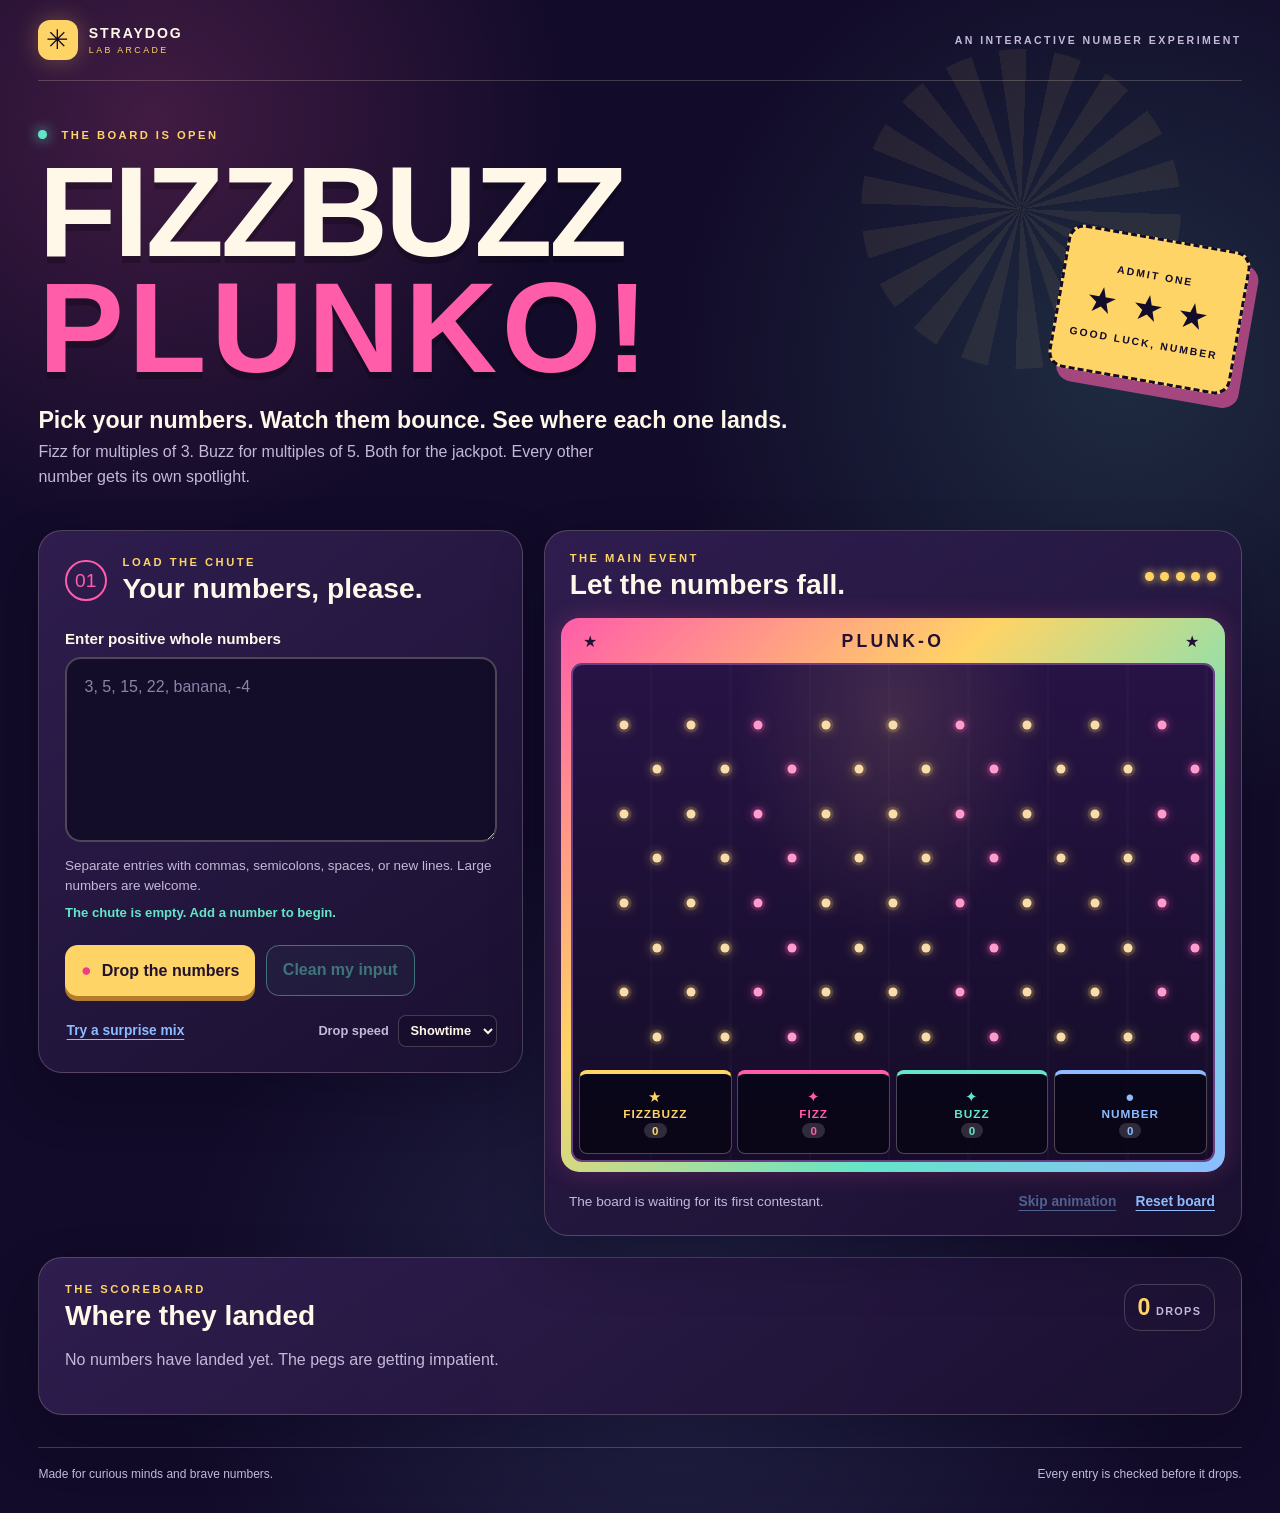
==== testcode/fizzbuzz-plunko/index.html @ 01533d18 "Add standalone FizzBuzz PlunkO resource" ====
<!doctype html>
<html lang="en">
<head>
  <meta charset="utf-8">
  <meta name="viewport" content="width=device-width, initial-scale=1">
  <meta name="theme-color" content="#170d30">
  <meta name="description" content="Drop your own numbers through a playful FizzBuzz PlunkO board.">
  <title>FizzBuzz PlunkO | StrayDog Arcade</title>
  <link rel="stylesheet" href="style.css">
  <script defer src="app.js"></script>
</head>
<body>
  <div class="page-shell">
    <header class="topbar">
      <a class="brand" href="../../index.html" aria-label="Back to the Python Fall 26 learning hub">
        <span class="brand-mark" aria-hidden="true">✳</span>
        <span><strong>STRAYDOG</strong><small>LAB ARCADE</small></span>
      </a>
      <span class="topbar-tag">AN INTERACTIVE NUMBER EXPERIMENT</span>
    </header>

    <main>
      <section class="hero" aria-labelledby="page-title">
        <div class="hero-copy">
          <p class="eyebrow"><span class="live-dot" aria-hidden="true"></span> THE BOARD IS OPEN</p>
          <h1 id="page-title"><span>FizzBuzz</span> <em>PlunkO!</em></h1>
          <p class="hero-lead">Pick your numbers. Watch them bounce. See where each one lands.</p>
          <p class="hero-note">Fizz for multiples of 3. Buzz for multiples of 5. Both for the jackpot. Every other number gets its own spotlight.</p>
        </div>
        <div class="hero-ticket" aria-hidden="true"><span>ADMIT ONE</span><strong>★ ★ ★</strong><small>GOOD LUCK, NUMBER</small></div>
      </section>

      <div class="play-layout">
        <section class="control-card" aria-labelledby="input-title">
          <div class="card-heading"><span class="step-number">01</span><div><p class="section-kicker">LOAD THE CHUTE</p><h2 id="input-title">Your numbers, please.</h2></div></div>
          <form id="number-form" novalidate>
            <label for="numbers-input">Enter positive whole numbers</label>
            <textarea id="numbers-input" rows="6" spellcheck="false" autocapitalize="off" autocomplete="off" placeholder="3, 5, 15, 22, banana, -4"></textarea>
            <p class="input-help">Separate entries with commas, semicolons, spaces, or new lines. Large numbers are welcome.</p>
            <p class="input-meta" id="input-meta">The chute is empty. Add a number to begin.</p>
            <div class="button-row">
              <button class="button button-primary" id="drop-button" type="submit"><span aria-hidden="true">●</span> Drop the numbers</button>
              <button class="button button-clean" id="clean-button" type="button" disabled>Clean my input</button>
            </div>
            <div class="secondary-row">
              <button class="text-button" id="sample-button" type="button">Try a surprise mix</button>
              <label class="speed-control" for="speed-select">Drop speed
                <select id="speed-select"><option value="showtime">Showtime</option><option value="turbo">Turbo</option></select>
              </label>
            </div>
          </form>

          <div class="validation" id="validation" hidden>
            <div class="validation-icon" aria-hidden="true">!</div>
            <div>
              <h3 id="validation-title">Some entries need a second look.</h3>
              <p id="validation-summary" role="alert"></p>
              <ol id="invalid-list" class="invalid-list"></ol>
              <p class="validation-choice"><strong>A.</strong> Use <b>Clean my input</b> to keep digits and remove incompatible characters, then review the result.</p>
              <p class="validation-choice"><strong>B.</strong> Enter only valid whole numbers from <b>1 to infinity... and Beyond!</b></p>
            </div>
          </div>
        </section>

        <section class="stage-card" aria-labelledby="stage-title">
          <div class="stage-heading"><div><p class="section-kicker">THE MAIN EVENT</p><h2 id="stage-title">Let the numbers fall.</h2></div><div class="stage-lights" aria-hidden="true"><i></i><i></i><i></i><i></i><i></i></div></div>
          <div class="board-frame">
            <div class="board-top" aria-hidden="true"><span>★</span><strong>PLUNK-O</strong><span>★</span></div>
            <div class="board" id="board" aria-hidden="true">
              <div class="peg-field" id="peg-field"></div>
              <div class="ball-layer" id="ball-layer"></div>
              <div class="buckets">
                <div class="bucket bucket-fizzbuzz" id="bucket-fizzbuzz"><span class="bucket-star">★</span><strong>FIZZBUZZ</strong><span class="bucket-count" id="bucket-count-fizzbuzz">0</span></div>
                <div class="bucket bucket-fizz" id="bucket-fizz"><span class="bucket-star">✦</span><strong>FIZZ</strong><span class="bucket-count" id="bucket-count-fizz">0</span></div>
                <div class="bucket bucket-buzz" id="bucket-buzz"><span class="bucket-star">✦</span><strong>BUZZ</strong><span class="bucket-count" id="bucket-count-buzz">0</span></div>
                <div class="bucket bucket-number" id="bucket-number"><span class="bucket-star">●</span><strong>NUMBER</strong><span class="bucket-count" id="bucket-count-number">0</span></div>
              </div>
            </div>
          </div>
          <div class="stage-controls"><p class="stage-status" id="stage-status" role="status" aria-live="polite">The board is waiting for its first contestant.</p><div><button class="text-button" id="skip-button" type="button" disabled>Skip animation</button><button class="text-button" id="reset-button" type="button">Reset board</button></div></div>
        </section>
      </div>

      <section class="results-card" aria-labelledby="results-title">
        <div class="results-heading"><div><p class="section-kicker">THE SCOREBOARD</p><h2 id="results-title">Where they landed</h2></div><span class="total-count"><strong id="total-count">0</strong> DROPS</span></div>
        <p class="results-empty" id="results-empty">No numbers have landed yet. The pegs are getting impatient.</p>
        <ol class="result-list" id="result-list" aria-label="FizzBuzz results"></ol>
      </section>
    </main>

    <footer><span>Made for curious minds and brave numbers.</span><span>Every entry is checked before it drops.</span></footer>
  </div>
  <noscript><p class="no-script">JavaScript is needed to run the board. Turn it on, then reload this page.</p></noscript>
</body>
</html>
---- testcode/fizzbuzz-plunko/style.css ----
:root {
  color-scheme: dark;
  --ink: #fff8e9;
  --muted: #c4b9d9;
  --night: #120b29;
  --panel: #21143d;
  --panel-light: #2e1d50;
  --line: rgba(255, 241, 220, .2);
  --pink: #ff5caa;
  --yellow: #ffd466;
  --mint: #64e5c7;
  --blue: #8cbcff;
  --red: #ff7986;
  font-family: "Trebuchet MS", Verdana, sans-serif;
}

* { box-sizing: border-box; }
html { scroll-behavior: smooth; }
body {
  margin: 0;
  color: var(--ink);
  min-width: 320px;
  background:
    radial-gradient(circle at 12% 8%, rgba(255, 92, 170, .2), transparent 26rem),
    radial-gradient(circle at 88% 24%, rgba(100, 229, 199, .15), transparent 29rem),
    radial-gradient(circle at 53% 88%, rgba(140, 188, 255, .13), transparent 32rem),
    var(--night);
}
button, textarea, select { font: inherit; }
button { cursor: pointer; }
button:disabled { cursor: not-allowed; opacity: .46; }
button:focus-visible, select:focus-visible, textarea:focus-visible, a:focus-visible {
  outline: 3px solid var(--yellow);
  outline-offset: 3px;
}
a { color: inherit; }
[hidden] { display: none !important; }

.page-shell { max-width: 1440px; margin: auto; padding: 0 clamp(1rem, 3vw, 3.5rem); }
.topbar { display: flex; justify-content: space-between; align-items: center; gap: 1rem; padding: 1.25rem 0; border-bottom: 1px solid var(--line); }
.brand { display: inline-flex; align-items: center; gap: .65rem; text-decoration: none; letter-spacing: .12em; line-height: 1; }
.brand strong { display: block; font-size: .88rem; }
.brand small { display: block; color: var(--yellow); font-size: .55rem; margin-top: .38rem; letter-spacing: .28em; }
.brand-mark { width: 2.5rem; height: 2.5rem; display: grid; place-items: center; border-radius: .75rem; background: var(--yellow); color: var(--night); font-size: 1.7rem; box-shadow: 0 0 23px rgba(255, 212, 102, .3); }
.topbar-tag { font-size: .66rem; letter-spacing: .23em; font-weight: 800; color: var(--muted); text-align: right; }

.hero { min-height: 285px; display: flex; justify-content: space-between; align-items: center; gap: 2rem; position: relative; padding: 3rem 0 2.5rem; }
.hero:before { content: ""; position: absolute; width: 20rem; height: 20rem; border-radius: 50%; right: 5%; top: -2rem; background: repeating-conic-gradient(from 12deg, rgba(255, 212, 102, .09) 0 10deg, transparent 10deg 20deg); opacity: .8; pointer-events: none; }
.hero-copy { position: relative; z-index: 1; max-width: 760px; }
.eyebrow, .section-kicker { margin: 0 0 .8rem; font-size: .7rem; letter-spacing: .22em; font-weight: 900; color: var(--yellow); }
.live-dot { display: inline-block; width: .55rem; height: .55rem; margin-right: .55rem; border-radius: 50%; background: var(--mint); box-shadow: 0 0 13px var(--mint); }
.hero h1 { margin: 0; font-family: Impact, "Arial Black", sans-serif; font-size: clamp(4.3rem, 10vw, 8.4rem); font-weight: 900; line-height: .91; letter-spacing: -.025em; text-transform: uppercase; text-shadow: 0 7px 0 rgba(0, 0, 0, .22); }
.hero h1 span { display: block; }
.hero h1 em { display: block; color: var(--pink); font-style: normal; letter-spacing: .035em; }
.hero-lead { margin: 1.25rem 0 .4rem; font-size: clamp(1.13rem, 2vw, 1.45rem); font-weight: 800; }
.hero-note { max-width: 610px; margin: 0; color: var(--muted); line-height: 1.55; }
.hero-ticket { position: relative; z-index: 1; flex: 0 0 185px; display: grid; place-items: center; min-height: 145px; padding: 1.5rem .7rem; transform: rotate(10deg); color: var(--night); background: var(--yellow); border: 3px dashed var(--night); border-radius: 1rem; box-shadow: 10px 12px 0 rgba(255, 92, 170, .6); text-align: center; }
.hero-ticket span, .hero-ticket small { font-size: .65rem; font-weight: 900; letter-spacing: .2em; }
.hero-ticket strong { font-size: 1.9rem; letter-spacing: .18em; }

.play-layout { display: grid; grid-template-columns: minmax(310px, .82fr) minmax(0, 1.18fr); gap: 1.3rem; align-items: start; }
.control-card, .stage-card, .results-card { border: 1px solid var(--line); background: linear-gradient(145deg, rgba(48, 30, 80, .96), rgba(27, 17, 49, .97)); border-radius: 1.5rem; box-shadow: 0 24px 55px rgba(5, 3, 22, .24); }
.control-card { padding: clamp(1.25rem, 2vw, 2rem); }
.card-heading, .stage-heading, .results-heading { display: flex; align-items: center; gap: 1rem; }
.card-heading h2, .stage-heading h2, .results-heading h2 { margin: 0; font-size: clamp(1.35rem, 2.2vw, 1.9rem); line-height: 1.1; }
.card-heading .section-kicker, .stage-heading .section-kicker, .results-heading .section-kicker { margin-bottom: .35rem; }
.step-number { flex: 0 0 auto; width: 2.6rem; height: 2.6rem; display: grid; place-items: center; border: 2px solid var(--pink); border-radius: 50%; color: var(--pink); font-family: Impact, sans-serif; font-size: 1.2rem; }
form { margin-top: 1.6rem; }
form > label { display: block; font-weight: 800; font-size: .95rem; margin-bottom: .6rem; }
textarea { width: 100%; min-height: 165px; resize: vertical; padding: 1rem 1.1rem; border-radius: 1rem; border: 2px solid rgba(255, 241, 220, .25); background: #130d29; color: var(--ink); line-height: 1.55; font-size: 1rem; }
textarea::placeholder { color: #8d82a8; }
textarea:focus { border-color: var(--mint); }
.input-help { margin: .65rem 0 .3rem; color: var(--muted); font-size: .84rem; line-height: 1.5; }
.input-meta { min-height: 1.5rem; margin: .5rem 0 1rem; color: var(--mint); font-weight: 800; font-size: .82rem; }
.button-row { display: flex; gap: .65rem; flex-wrap: wrap; }
.button { border: 0; border-radius: .8rem; min-height: 3.2rem; padding: .8rem 1rem; font-weight: 900; transition: transform .15s ease, box-shadow .15s ease, background .15s ease; }
.button:not(:disabled):hover { transform: translateY(-2px); }
.button-primary { background: var(--yellow); color: #21112e; box-shadow: 0 5px 0 #b47b2b; }
.button-primary:not(:disabled):hover { box-shadow: 0 7px 0 #b47b2b; }
.button-primary span { display: inline-block; margin-right: .35rem; color: #ee3b88; font-size: 1.1rem; }
.button-clean { border: 1px solid var(--mint); color: var(--mint); background: rgba(100, 229, 199, .09); }
.button-clean:not(:disabled):hover { background: rgba(100, 229, 199, .2); }
.secondary-row { display: flex; justify-content: space-between; align-items: center; gap: .8rem; margin-top: 1.2rem; }
.text-button { border: 0; background: transparent; padding: .45rem .1rem; color: var(--blue); text-decoration: underline; text-decoration-thickness: 1px; text-underline-offset: 4px; font-size: .86rem; font-weight: 800; }
.text-button:not(:disabled):hover { color: white; }
.speed-control { display: flex; align-items: center; gap: .55rem; color: var(--muted); font-size: .8rem; font-weight: 800; }
select { color: var(--ink); background: #170e2d; border: 1px solid var(--line); border-radius: .5rem; padding: .4rem .5rem; }
.validation { display: grid; grid-template-columns: 2rem 1fr; gap: .8rem; margin-top: 1.5rem; padding: 1rem; border: 2px solid var(--red); border-radius: 1rem; background: rgba(132, 29, 61, .25); box-shadow: 0 0 0 5px rgba(255, 121, 134, .06); }
.validation-icon { width: 1.8rem; height: 1.8rem; display: grid; place-items: center; border-radius: 50%; background: var(--red); color: #3e0a20; font-weight: 900; }
.validation h3 { margin: .1rem 0 .4rem; color: #ffadb1; font-size: 1rem; }
.validation p { margin: .3rem 0; color: #ffd0d2; line-height: 1.45; font-size: .84rem; }
.invalid-list { max-height: 11rem; overflow: auto; margin: .7rem 0 .9rem; padding-left: 1.25rem; }
.invalid-list li { margin: .45rem 0; color: #fff1f1; font-size: .84rem; overflow-wrap: anywhere; }
.invalid-list code { color: white; font-weight: 900; }
.validation .validation-choice { margin-top: .55rem; }
.validation-choice strong { color: var(--yellow); }

.stage-card { overflow: hidden; }
.stage-heading { justify-content: space-between; padding: 1.35rem 1.55rem 1.1rem; }
.stage-lights { display: flex; gap: .42rem; }
.stage-lights i { display: block; width: .55rem; height: .55rem; border-radius: 50%; background: var(--yellow); box-shadow: 0 0 8px var(--yellow); animation: blink 1.3s ease-in-out infinite alternate; }
.stage-lights i:nth-child(2) { animation-delay: .2s; }
.stage-lights i:nth-child(3) { animation-delay: .4s; }
.stage-lights i:nth-child(4) { animation-delay: .6s; }
.stage-lights i:nth-child(5) { animation-delay: .8s; }
.board-frame { margin: 0 1rem; padding: .6rem; border-radius: 1.15rem; background: linear-gradient(135deg, var(--pink), var(--yellow) 36%, var(--mint) 70%, var(--blue)); box-shadow: 0 0 25px rgba(255, 92, 170, .22); }
.board-top { display: flex; justify-content: space-between; align-items: center; height: 2.2rem; padding: 0 .8rem .5rem; color: #241035; font-family: Impact, "Arial Black", sans-serif; letter-spacing: .2em; }
.board-top strong { font-size: 1.1rem; }
.board { position: relative; height: clamp(350px, 39vw, 505px); overflow: hidden; border: 2px solid #6a3f83; border-radius: .7rem; background:
  radial-gradient(ellipse at 50% 10%, rgba(255, 200, 133, .13), transparent 35%),
  repeating-linear-gradient(90deg, transparent 0 12%, rgba(255, 255, 255, .02) 12% 12.4%),
  linear-gradient(180deg, #271345, #180e2e 75%, #170b2a); }
.peg-field, .ball-layer { position: absolute; inset: 0; pointer-events: none; }
.peg { position: absolute; width: 9px; height: 9px; border-radius: 50%; background: #f8ddaa; box-shadow: 0 0 0 3px rgba(255, 212, 102, .15), 0 0 12px rgba(255, 212, 102, .75); transform: translate(-50%, -50%); }
.peg:nth-child(3n) { background: #ff9cce; box-shadow: 0 0 0 3px rgba(255, 92, 170, .14), 0 0 11px rgba(255, 92, 170, .7); }
.ball { position: absolute; top: 0; left: 0; width: 38px; height: 38px; display: grid; place-items: center; border: 3px solid white; border-radius: 50%; color: #180d29; font-weight: 900; font-size: .68rem; text-shadow: none; box-shadow: 0 5px 13px rgba(0, 0, 0, .48), inset 0 -5px 0 rgba(0, 0, 0, .16), 0 0 24px currentColor; white-space: nowrap; }
.ball-fizzbuzz { background: var(--yellow); }
.ball-fizz { background: var(--pink); }
.ball-buzz { background: var(--mint); }
.ball-number { background: var(--blue); }
.buckets { position: absolute; left: .4rem; right: .4rem; bottom: .4rem; display: grid; grid-template-columns: repeat(4, minmax(0, 1fr)); gap: .35rem; height: 84px; }
.bucket { display: flex; flex-direction: column; justify-content: center; align-items: center; gap: .16rem; border: 1px solid rgba(255, 255, 255, .27); border-top: 4px solid currentColor; border-radius: .5rem; background: rgba(8, 6, 21, .82); text-align: center; font-size: clamp(.52rem, 1.1vw, .74rem); letter-spacing: .08em; overflow: hidden; }
.bucket-star { font-size: .95rem; line-height: 1; }
.bucket-count { display: block; min-width: 1.4rem; padding: .08rem .3rem; border-radius: 1rem; background: rgba(255, 255, 255, .15); color: inherit; font-size: .72rem; font-weight: 900; letter-spacing: 0; }
.bucket-fizzbuzz { color: var(--yellow); }
.bucket-fizz { color: var(--pink); }
.bucket-buzz { color: var(--mint); }
.bucket-number { color: var(--blue); }
.stage-controls { display: flex; justify-content: space-between; align-items: center; gap: 1rem; padding: .9rem 1.5rem 1.2rem; }
.stage-controls > div { display: flex; gap: 1rem; flex-wrap: wrap; justify-content: flex-end; }
.stage-status { margin: 0; color: var(--muted); font-size: .85rem; line-height: 1.4; }

.results-card { margin: 1.3rem 0 2rem; padding: clamp(1.25rem, 2vw, 2rem); }
.results-heading { justify-content: space-between; }
.total-count { display: inline-flex; align-items: baseline; gap: .35rem; padding: .55rem .8rem; border: 1px solid var(--line); border-radius: 1rem; color: var(--muted); font-size: .68rem; font-weight: 900; letter-spacing: .12em; white-space: nowrap; }
.total-count strong { color: var(--yellow); font-family: Impact, sans-serif; font-size: 1.45rem; letter-spacing: 0; }
.results-empty { margin: 1.2rem 0 .1rem; color: var(--muted); }
.result-list { display: grid; grid-template-columns: repeat(auto-fit, minmax(min(100%, 245px), 1fr)); gap: .65rem; margin: 1.2rem 0 0; padding: 0; list-style: none; }
.result-item { display: flex; align-items: center; gap: .75rem; min-width: 0; padding: .75rem .8rem; border: 1px solid var(--line); border-radius: .8rem; background: rgba(12, 8, 30, .55); }
.result-index { flex: 0 0 auto; width: 1.7rem; height: 1.7rem; display: grid; place-items: center; border-radius: 50%; background: rgba(255, 255, 255, .11); color: var(--muted); font-size: .7rem; font-weight: 900; }
.result-number { min-width: 0; flex: 1; font-family: Consolas, monospace; font-size: .85rem; overflow-wrap: anywhere; }
.result-label { flex: 0 0 auto; padding: .3rem .48rem; border-radius: .45rem; color: #170c2c; font-weight: 900; font-size: .65rem; letter-spacing: .04em; }
.result-item[data-outcome="fizzbuzz"] .result-label { background: var(--yellow); }
.result-item[data-outcome="fizz"] .result-label { background: var(--pink); }
.result-item[data-outcome="buzz"] .result-label { background: var(--mint); }
.result-item[data-outcome="number"] .result-label { background: var(--blue); }
footer { display: flex; justify-content: space-between; gap: 1rem; padding: 1.2rem 0 2rem; border-top: 1px solid var(--line); color: var(--muted); font-size: .75rem; }
.no-script { position: fixed; inset: auto 1rem 1rem; z-index: 10; padding: 1rem; background: #7b183c; color: white; border: 2px solid var(--red); border-radius: .7rem; }

@keyframes blink { from { opacity: .35; transform: scale(.8); } to { opacity: 1; transform: scale(1.2); } }
@media (max-width: 900px) {
  .play-layout { grid-template-columns: 1fr; }
  .board { height: clamp(380px, 57vw, 500px); }
  .bucket { font-size: .7rem; }
}
@media (max-width: 600px) {
  .topbar-tag, .hero-ticket { display: none; }
  .hero { min-height: 0; padding: 2.5rem 0 2rem; }
  .hero h1 { font-size: clamp(3.75rem, 16vw, 5.5rem); }
  .hero-note { font-size: .9rem; }
  .button-row .button { flex: 1 1 100%; }
  .secondary-row, .stage-controls { align-items: flex-start; flex-direction: column; }
  .stage-controls > div { justify-content: flex-start; }
  .stage-heading { padding: 1.1rem; }
  .stage-lights { gap: .25rem; }
  .stage-lights i { width: .4rem; height: .4rem; }
  .board-frame { margin: 0 .6rem; }
  .board { height: 390px; }
  .buckets { gap: .18rem; height: 80px; }
  .bucket { font-size: .55rem; letter-spacing: 0; }
  .bucket-count { font-size: .62rem; }
  footer { flex-direction: column; }
}
@media (prefers-reduced-motion: reduce) {
  *, *:before, *:after { scroll-behavior: auto !important; animation-duration: .01ms !important; transition-duration: .01ms !important; }
}
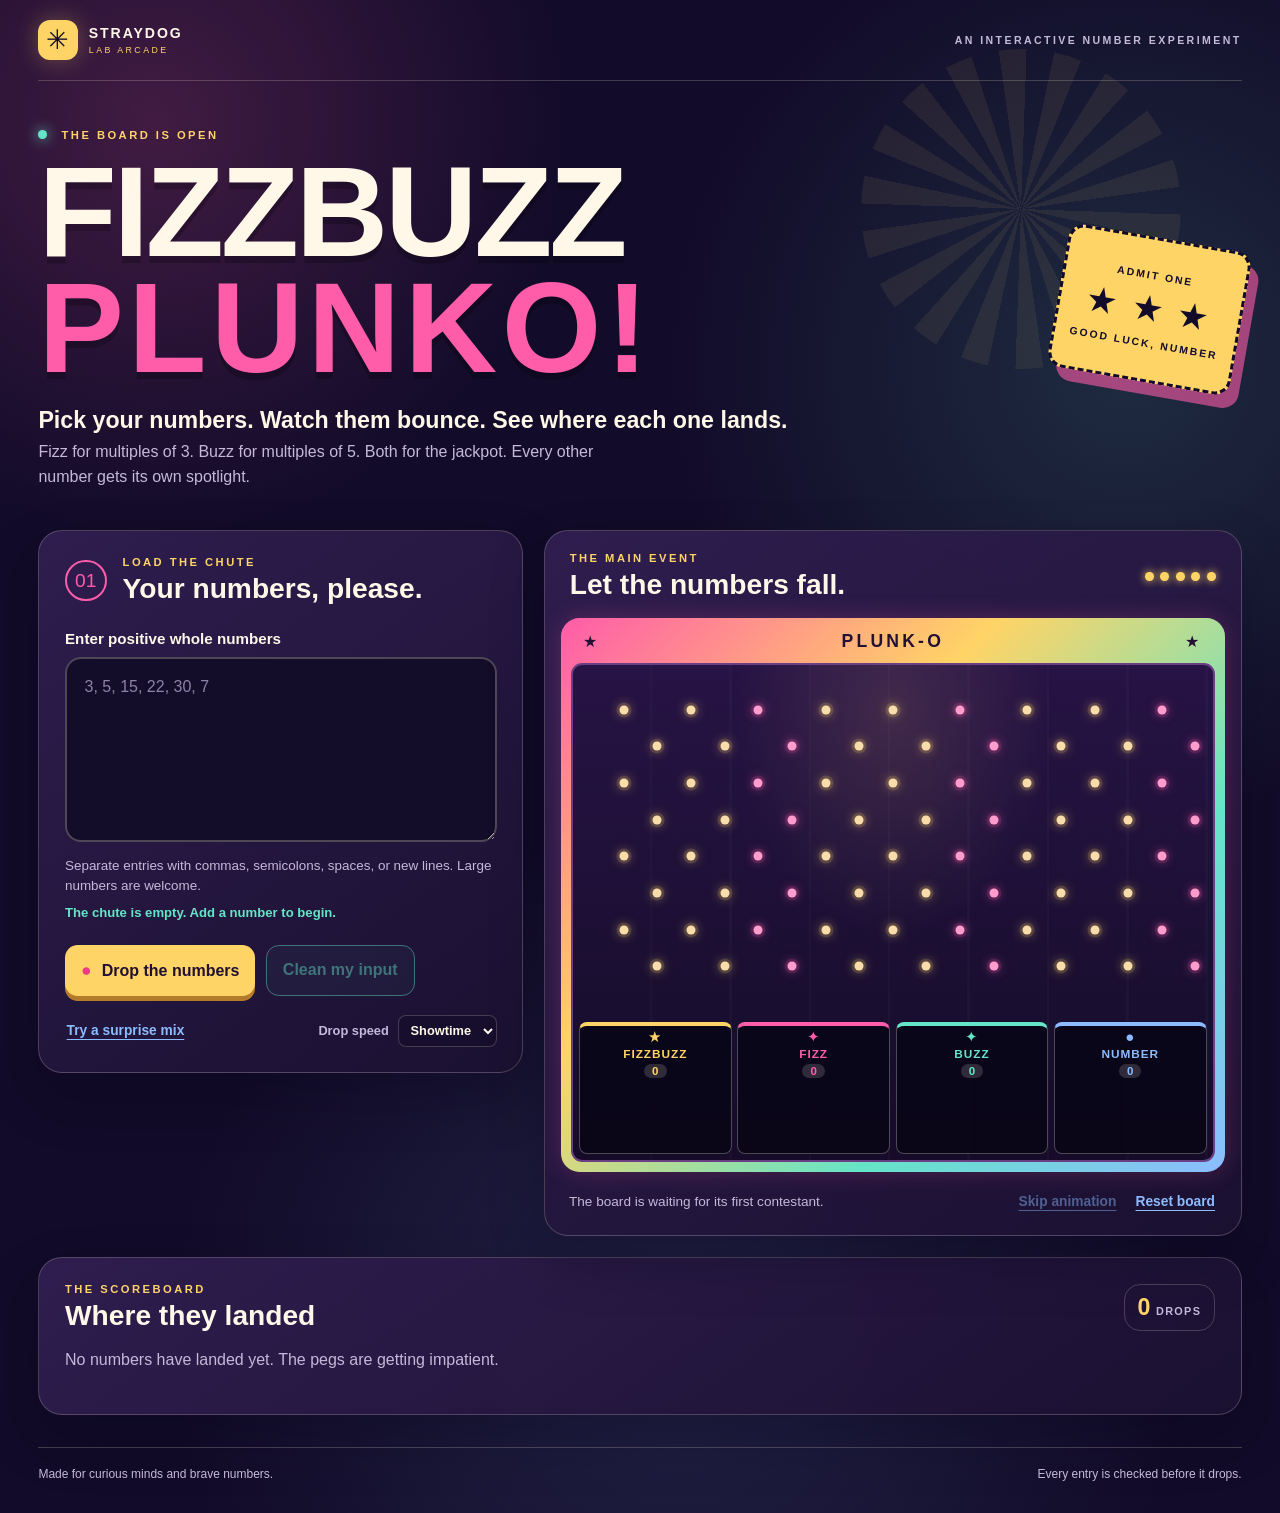
==== commit 6a4b844a: "Show FizzBuzz results on PlunkO board" ====
--- a/testcode/fizzbuzz-plunko/index.html
+++ b/testcode/fizzbuzz-plunko/index.html
@@ -35,7 +35,7 @@
           <div class="card-heading"><span class="step-number">01</span><div><p class="section-kicker">LOAD THE CHUTE</p><h2 id="input-title">Your numbers, please.</h2></div></div>
           <form id="number-form" novalidate>
             <label for="numbers-input">Enter positive whole numbers</label>
-            <textarea id="numbers-input" rows="6" spellcheck="false" autocapitalize="off" autocomplete="off" placeholder="3, 5, 15, 22, banana, -4"></textarea>
+            <textarea id="numbers-input" rows="6" spellcheck="false" autocapitalize="off" autocomplete="off" placeholder="3, 5, 15, 22, 30, 7"></textarea>
             <p class="input-help">Separate entries with commas, semicolons, spaces, or new lines. Large numbers are welcome.</p>
             <p class="input-meta" id="input-meta">The chute is empty. Add a number to begin.</p>
             <div class="button-row">
@@ -70,10 +70,10 @@
               <div class="peg-field" id="peg-field"></div>
               <div class="ball-layer" id="ball-layer"></div>
               <div class="buckets">
-                <div class="bucket bucket-fizzbuzz" id="bucket-fizzbuzz"><span class="bucket-star">★</span><strong>FIZZBUZZ</strong><span class="bucket-count" id="bucket-count-fizzbuzz">0</span></div>
-                <div class="bucket bucket-fizz" id="bucket-fizz"><span class="bucket-star">✦</span><strong>FIZZ</strong><span class="bucket-count" id="bucket-count-fizz">0</span></div>
-                <div class="bucket bucket-buzz" id="bucket-buzz"><span class="bucket-star">✦</span><strong>BUZZ</strong><span class="bucket-count" id="bucket-count-buzz">0</span></div>
-                <div class="bucket bucket-number" id="bucket-number"><span class="bucket-star">●</span><strong>NUMBER</strong><span class="bucket-count" id="bucket-count-number">0</span></div>
+                <div class="bucket bucket-fizzbuzz" id="bucket-fizzbuzz"><span class="bucket-star">★</span><strong>FIZZBUZZ</strong><span class="bucket-count" id="bucket-count-fizzbuzz">0</span><div class="bucket-results" id="bucket-results-fizzbuzz"></div></div>
+                <div class="bucket bucket-fizz" id="bucket-fizz"><span class="bucket-star">✦</span><strong>FIZZ</strong><span class="bucket-count" id="bucket-count-fizz">0</span><div class="bucket-results" id="bucket-results-fizz"></div></div>
+                <div class="bucket bucket-buzz" id="bucket-buzz"><span class="bucket-star">✦</span><strong>BUZZ</strong><span class="bucket-count" id="bucket-count-buzz">0</span><div class="bucket-results" id="bucket-results-buzz"></div></div>
+                <div class="bucket bucket-number" id="bucket-number"><span class="bucket-star">●</span><strong>NUMBER</strong><span class="bucket-count" id="bucket-count-number">0</span><div class="bucket-results" id="bucket-results-number"></div></div>
               </div>
             </div>
           </div>
--- a/testcode/fizzbuzz-plunko/style.css
+++ b/testcode/fizzbuzz-plunko/style.css
@@ -118,10 +118,12 @@
 .ball-fizz { background: var(--pink); }
 .ball-buzz { background: var(--mint); }
 .ball-number { background: var(--blue); }
-.buckets { position: absolute; left: .4rem; right: .4rem; bottom: .4rem; display: grid; grid-template-columns: repeat(4, minmax(0, 1fr)); gap: .35rem; height: 84px; }
-.bucket { display: flex; flex-direction: column; justify-content: center; align-items: center; gap: .16rem; border: 1px solid rgba(255, 255, 255, .27); border-top: 4px solid currentColor; border-radius: .5rem; background: rgba(8, 6, 21, .82); text-align: center; font-size: clamp(.52rem, 1.1vw, .74rem); letter-spacing: .08em; overflow: hidden; }
+.buckets { position: absolute; left: .4rem; right: .4rem; bottom: .4rem; display: grid; grid-template-columns: repeat(4, minmax(0, 1fr)); gap: .35rem; height: 132px; }
+.bucket { display: flex; flex-direction: column; align-items: center; gap: .16rem; min-width: 0; padding: .2rem; border: 1px solid rgba(255, 255, 255, .27); border-top: 4px solid currentColor; border-radius: .5rem; background: rgba(8, 6, 21, .82); text-align: center; font-size: clamp(.52rem, 1.1vw, .74rem); letter-spacing: .08em; overflow: hidden; }
 .bucket-star { font-size: .95rem; line-height: 1; }
 .bucket-count { display: block; min-width: 1.4rem; padding: .08rem .3rem; border-radius: 1rem; background: rgba(255, 255, 255, .15); color: inherit; font-size: .72rem; font-weight: 900; letter-spacing: 0; }
+.bucket-results { display: flex; flex-wrap: wrap; align-content: flex-start; justify-content: center; gap: .16rem; width: 100%; min-height: 2rem; overflow: auto; scrollbar-width: thin; }
+.bucket-value { max-width: 100%; padding: .13rem .3rem; border-radius: .35rem; background: rgba(255, 255, 255, .15); color: white; font-family: Consolas, monospace; font-size: .66rem; font-weight: 900; letter-spacing: 0; overflow-wrap: anywhere; }
 .bucket-fizzbuzz { color: var(--yellow); }
 .bucket-fizz { color: var(--pink); }
 .bucket-buzz { color: var(--mint); }
@@ -166,9 +168,10 @@
   .stage-lights i { width: .4rem; height: .4rem; }
   .board-frame { margin: 0 .6rem; }
   .board { height: 390px; }
-  .buckets { gap: .18rem; height: 80px; }
+  .buckets { gap: .18rem; height: 132px; }
   .bucket { font-size: .55rem; letter-spacing: 0; }
   .bucket-count { font-size: .62rem; }
+  .bucket-value { font-size: .6rem; }
   footer { flex-direction: column; }
 }
 @media (prefers-reduced-motion: reduce) {
